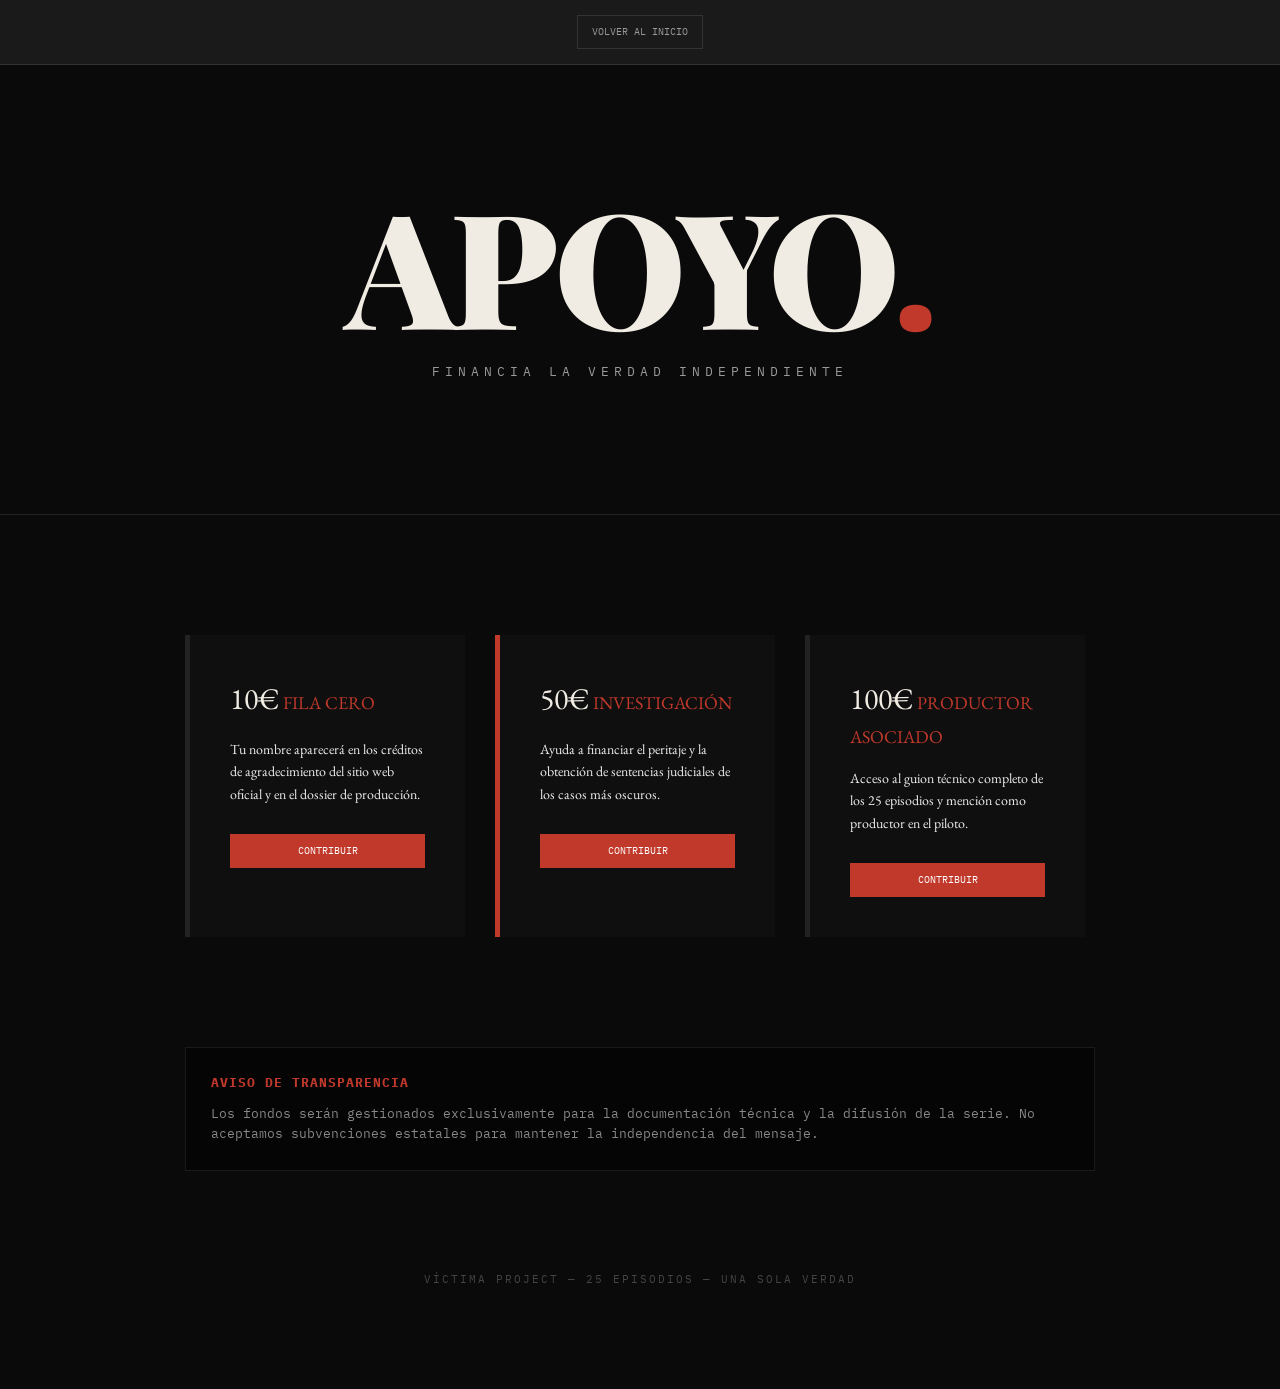
==== apoyo.html @ 45afaf0d "Create apoyo.html" ====
<!DOCTYPE html>
<html lang="es">
<head>
    <meta charset="UTF-8">
    <meta name="viewport" content="width=device-width, initial-scale=1.0">
    <link rel="stylesheet" href="styles.css">
    <link href="https://fonts.googleapis.com/css2?family=EB+Garamond:ital,wght@0,400;0,700;1,400&family=IBM+Plex+Mono:wght@300;400;600&family=Playfair+Display:ital,wght@0,900;1,900&family=Courier+Prime:wght@400;700&display=swap" rel="stylesheet">
    <title>VÍCTIMA - Crowdfunding</title>
</head>
<body>
    <nav class="nav-top">
        <div class="nav-grid">
            <a href="index.html" class="nav-ep">VOLVER AL INICIO</a>
        </div>
    </nav>

    <header class="portada" style="min-height: 50vh;">
        <h1 class="titulo-principal">APOYO<span>.</span></h1>
        <p class="tagline">Financia la verdad independiente</p>
    </header>

    <main class="contenedor">
        <div class="stats-grid">
            <!-- NIVEL 1 -->
            <div class="caso">
                <span class="num" style="color: var(--blanco); font-size: 30px;">10€</span>
                <span class="label" style="color: var(--rojo);">FILA CERO</span>
                <p class="ficha-valor" style="margin-top: 15px; font-size: 14px;">Tu nombre aparecerá en los créditos de agradecimiento del sitio web oficial y en el dossier de producción.</p>
                <br>
                <a href="#" class="nav-ep active" style="display: block; text-align: center;">CONTRIBUIR</a>
            </div>

            <!-- NIVEL 2 -->
            <div class="caso perp-femenina">
                <span class="num" style="color: var(--blanco); font-size: 30px;">50€</span>
                <span class="label" style="color: var(--rojo);">INVESTIGACIÓN</span>
                <p class="ficha-valor" style="margin-top: 15px; font-size: 14px;">Ayuda a financiar el peritaje y la obtención de sentencias judiciales de los casos más oscuros.</p>
                <br>
                <a href="#" class="nav-ep active" style="display: block; text-align: center;">CONTRIBUIR</a>
            </div>

            <!-- NIVEL 3 -->
            <div class="caso">
                <span class="num" style="color: var(--blanco); font-size: 30px;">100€</span>
                <span class="label" style="color: var(--rojo);">PRODUCTOR ASOCIADO</span>
                <p class="ficha-valor" style="margin-top: 15px; font-size: 14px;">Acceso al guion técnico completo de los 25 episodios y mención como productor en el piloto.</p>
                <br>
                <a href="#" class="nav-ep active" style="display: block; text-align: center;">CONTRIBUIR</a>
            </div>
        </div>

        <div class="dato-cierre" style="margin-top: 50px;">
            <strong>Aviso de Transparencia</strong>
            Los fondos serán gestionados exclusivamente para la documentación técnica y la difusión de la serie. No aceptamos subvenciones estatales para mantener la independencia del mensaje.
        </div>
    </main>

    <footer>VÍCTIMA PROJECT — 25 EPISODIOS — UNA SOLA VERDAD</footer>
</body>
</html>
---- styles.css ----
/* ============================================================
   VARIABLES Y BASES
   ============================================================ */
:root {
  --negro: #0a0a0a;
  --blanco: #f0ece4;
  --rojo: #c0392b;
  --azul: #2980b9;
  --gris-oscuro: #1a1a1a;
  --gris-medio: #2e2e2e;
  --gris-texto: #999;
  --papel: #ffffff;
}

* { margin: 0; padding: 0; box-sizing: border-box; }

body {
  background: var(--negro);
  color: var(--blanco);
  font-family: 'EB Garamond', serif;
  font-size: 18px;
  line-height: 1.6;
  -webkit-text-size-adjust: 100%;
}

.contenedor {
  width: 100%;
  max-width: 950px;
  margin: 0 auto;
  padding: 0 20px;
}

/* ============================================================
   PORTADA (RESPONSIVA)
   ============================================================ */
.portada {
  min-height: 100vh;
  display: flex;
  flex-direction: column;
  justify-content: center;
  align-items: center;
  text-align: center;
  padding: 60px 20px;
  border-bottom: 1px solid #222;
}

.titulo-principal {
  font-family: 'Playfair Display', serif;
  font-size: clamp(60px, 15vw, 160px);
  font-weight: 900;
  letter-spacing: -4px;
  line-height: 0.85;
}

.titulo-principal span { color: var(--rojo); }

.tagline {
  font-family: 'IBM Plex Mono', monospace;
  font-size: 13px;
  letter-spacing: 5px;
  text-transform: uppercase;
  color: var(--gris-texto);
  margin-top: 30px;
}

.stats-grid {
  display: grid;
  grid-template-columns: repeat(auto-fit, minmax(250px, 1fr));
  gap: 30px;
  margin-top: 60px;
  width: 100%;
  max-width: 900px;
}

.stat-item .num {
  font-family: 'Playfair Display', serif;
  font-size: clamp(40px, 5vw, 55px);
  font-weight: 700;
  color: var(--rojo);
  display: block;
}

.stat-item .label {
  font-family: 'IBM Plex Mono', monospace;
  font-size: 10px;
  letter-spacing: 2px;
  text-transform: uppercase;
  color: var(--gris-texto);
}

/* ============================================================
   NAVEGACIÓN PREMIUM
   ============================================================ */
.nav-episodios, .nav-top {
  background: var(--gris-oscuro);
  padding: 15px;
  position: sticky;
  top: 0;
  z-index: 100;
  border-bottom: 1px solid #333;
}

.nav-grid {
  display: flex;
  gap: 8px;
  flex-wrap: nowrap;
  overflow-x: auto;
  justify-content: flex-start;
  max-width: 1100px;
  margin: 0 auto;
  scrollbar-width: none; /* Oculta scroll en Firefox */
}

.nav-grid::-webkit-scrollbar { display: none; } /* Oculta scroll en Chrome/Safari */

@media (min-width: 768px) {
  .nav-grid { flex-wrap: wrap; justify-content: center; overflow-x: visible; }
}

.nav-ep {
  font-family: 'IBM Plex Mono', monospace;
  font-size: 10px;
  padding: 8px 14px;
  color: var(--gris-texto);
  border: 1px solid #333;
  text-decoration: none;
  transition: 0.3s;
  white-space: nowrap;
}

.nav-ep:hover, .nav-ep.active {
  background: var(--rojo);
  color: white;
  border-color: var(--rojo);
}

/* ============================================================
   EPISODIO Y CASOS (ESTILO BIBLIA)
   ============================================================ */
.ep-header { padding: 80px 0 50px; border-bottom: 1px solid #1e1e1e; }
.ep-numero { font-family: 'IBM Plex Mono'; color: var(--rojo); font-size: 12px; letter-spacing: 5px; text-transform: uppercase; display: block; }
.ep-titulo { font-family: 'Playfair Display'; font-size: clamp(40px, 8vw, 70px); font-weight: 900; margin: 15px 0; }

.ep-distribucion {
  display: flex;
  flex-direction: column;
  gap: 15px;
  background: #0a0a0a;
  padding: 20px;
  border: 1px solid #1a1a1a;
  margin-top: 20px;
}

@media (min-width: 600px) {
  .ep-distribucion { flex-direction: row; gap: 40px; }
}

.dist-item { display: flex; flex-direction: column; gap: 8px; }
.dist-label { font-family: 'IBM Plex Mono'; font-size: 9px; color: #555; text-transform: uppercase; }

.badge { font-family: 'IBM Plex Mono'; font-size: 10px; padding: 4px 10px; border: 1px solid; text-transform: uppercase; width: fit-content; }
.badge-m { border-color: var(--rojo); color: var(--rojo); }
.badge-h { border-color: var(--azul); color: var(--azul); }
.badge-esp { border-color: #555; color: #555; }

.caso { margin: 60px 0; padding: clamp(20px, 5vw, 40px); background: #0f0f0f; border-left: 5px solid #222; }
.perp-femenina { border-left-color: var(--rojo); }

/* TÍTULO CON LÍNEA DINÁMICA */
.caso-header { display: flex; align-items: center; gap: 15px; margin-bottom: 25px; flex-wrap: wrap; }
.caso-num-tipo { font-family: 'IBM Plex Mono'; font-size: 12px; font-weight: 600; text-transform: uppercase; }
.header-line { flex: 1; height: 1px; background: #222; min-width: 50px; }

.tipo-m { color: var(--rojo); }
.tipo-h { color: var(--azul); }

.caso-titulo-nombre { font-family: 'Playfair Display'; font-size: clamp(24px, 4vw, 32px); font-style: italic; margin-bottom: 25px; color: #fff; }

.ficha {
  display: grid;
  grid-template-columns: 1fr;
  gap: 20px;
  border-top: 1px solid #222;
  padding-top: 25px;
}

@media (min-width: 600px) {
  .ficha { grid-template-columns: 1fr 1fr; }
}

.ficha-label { font-family: 'IBM Plex Mono'; font-size: 10px; color: var(--gris-texto); text-transform: uppercase; letter-spacing: 2px; }
.ficha-valor { font-family: 'EB Garamond'; font-size: 18px; color: #eee; }

.caso-sinopsis { margin: 30px 0; font-size: 18px; line-height: 1.8; color: #ccc5ba; text-align: justify; }

.dato-cierre { background: #050505; padding: 25px; border: 1px solid #1a1a1a; font-family: 'IBM Plex Mono'; font-size: 13px; line-height: 1.6; color: #888; }
.dato-cierre strong { color: var(--rojo); display: block; margin-bottom: 10px; text-transform: uppercase; letter-spacing: 1px; }

/* ============================================================
   GUION TÉCNICO (LAS HOJAS DE 10 MINUTOS)
   ============================================================ */
.contenedor-guion { max-width: 900px; margin: 40px auto; padding-bottom: 100px; }

.hoja-guion {
  background: var(--papel);
  color: #1a1a1a;
  padding: clamp(40px, 10vw, 100px); /* Padding adaptable */
  margin-bottom: 50px;
  box-shadow: 0 10px 60px rgba(0,0,0,0.8);
  position: relative;
  min-height: auto;
}

@media (min-width: 768px) {
  .hoja-guion { min-height: 1150px; }
}

.pagina-num { position: absolute; top: 30px; right: 40px; font-family: 'IBM Plex Mono'; font-size: 14px; color: #ccc; }
.time-marker { position: absolute; top: 30px; left: 40px; background: #000; color: #fff; padding: 4px 12px; font-family: 'IBM Plex Mono'; font-size: 10px; font-weight: bold; }

.slugline { font-family: 'Courier Prime', monospace; font-weight: bold; margin-top: 30px; margin-bottom: 15px; text-transform: uppercase; font-size: 17px; border-bottom: 1px solid #eee; color: #000; }
.accion { font-family: 'Courier Prime', monospace; margin-bottom: 15px; line-height: 1.2; text-align: justify; font-size: 17px; color: #333; }
.personaje { font-family: 'Courier Prime', monospace; text-align: center; width: 80%; margin: 30px auto 0; font-weight: bold; text-transform: uppercase; font-size: 17px; color: #000; }
.parentesis { font-family: 'Courier Prime', monospace; text-align: center; width: 60%; margin: 0 auto; font-size: 15px; line-height: 1.1; color: #444; }
.dialogo { font-family: 'Courier Prime', monospace; text-align: center; width: 85%; margin: 5px auto 15px; line-height: 1.2; font-size: 17px; color: #000; }
.transicion { font-family: 'Courier Prime', monospace; text-align: right; margin-top: 50px; font-weight: bold; text-transform: uppercase; color: #000; }

/* ============================================================
   MANUAL IA (DISEÑO ESTUDIO)
   ============================================================ */
.manual-ia { max-width: 1000px; margin: 60px auto; padding: clamp(20px, 5vw, 50px); background: #050505; border: 1px solid #111; }
.manual-ia h2 { font-family: 'Playfair Display'; font-size: 32px; color: white; margin-bottom: 30px; border-bottom: 1px solid var(--rojo); padding-bottom: 10px; }
.prompt-group { margin-bottom: 40px; }
.prompt-label { font-family: 'IBM Plex Mono'; color: var(--rojo); font-size: 12px; font-weight: bold; display: block; margin-bottom: 12px; text-transform: uppercase; }
.prompt-content { font-family: 'Courier Prime'; background: #111; padding: 25px; color: #ccc; font-size: 14px; border: 1px solid #222; line-height: 1.6; overflow-x: auto; }

footer { padding: 100px 0; text-align: center; color: #444; font-family: 'IBM Plex Mono'; font-size: 11px; letter-spacing: 2px; }
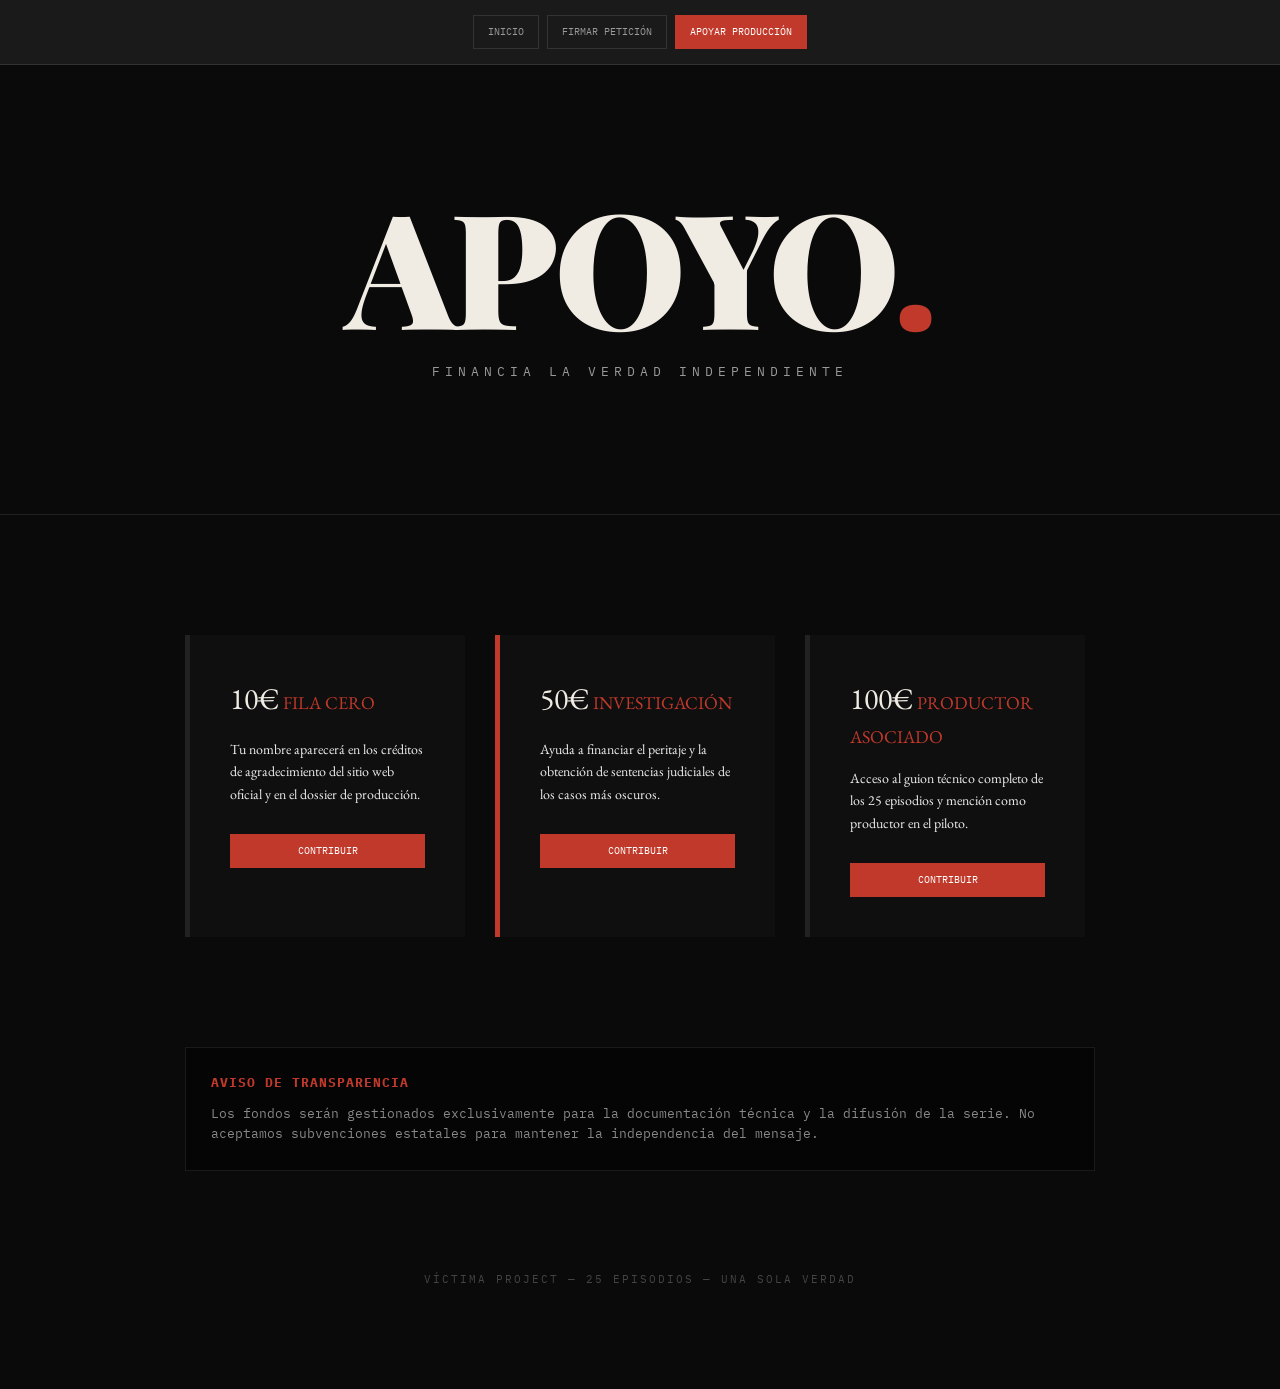
==== commit fba092b5: "Update apoyo.html" ====
--- a/apoyo.html
+++ b/apoyo.html
@@ -9,9 +9,11 @@
 </head>
 <body>
     <nav class="nav-top">
-        <div class="nav-grid">
-            <a href="index.html" class="nav-ep">VOLVER AL INICIO</a>
-        </div>
+      <div class="nav-grid">
+        <a href="index.html" class="nav-ep">INICIO</a>
+        <a href="peticion.html" class="nav-ep">FIRMAR PETICIÓN</a>
+        <a href="apoyo.html" class="nav-ep active">APOYAR PRODUCCIÓN</a>
+      </div>
     </nav>
 
     <header class="portada" style="min-height: 50vh;">
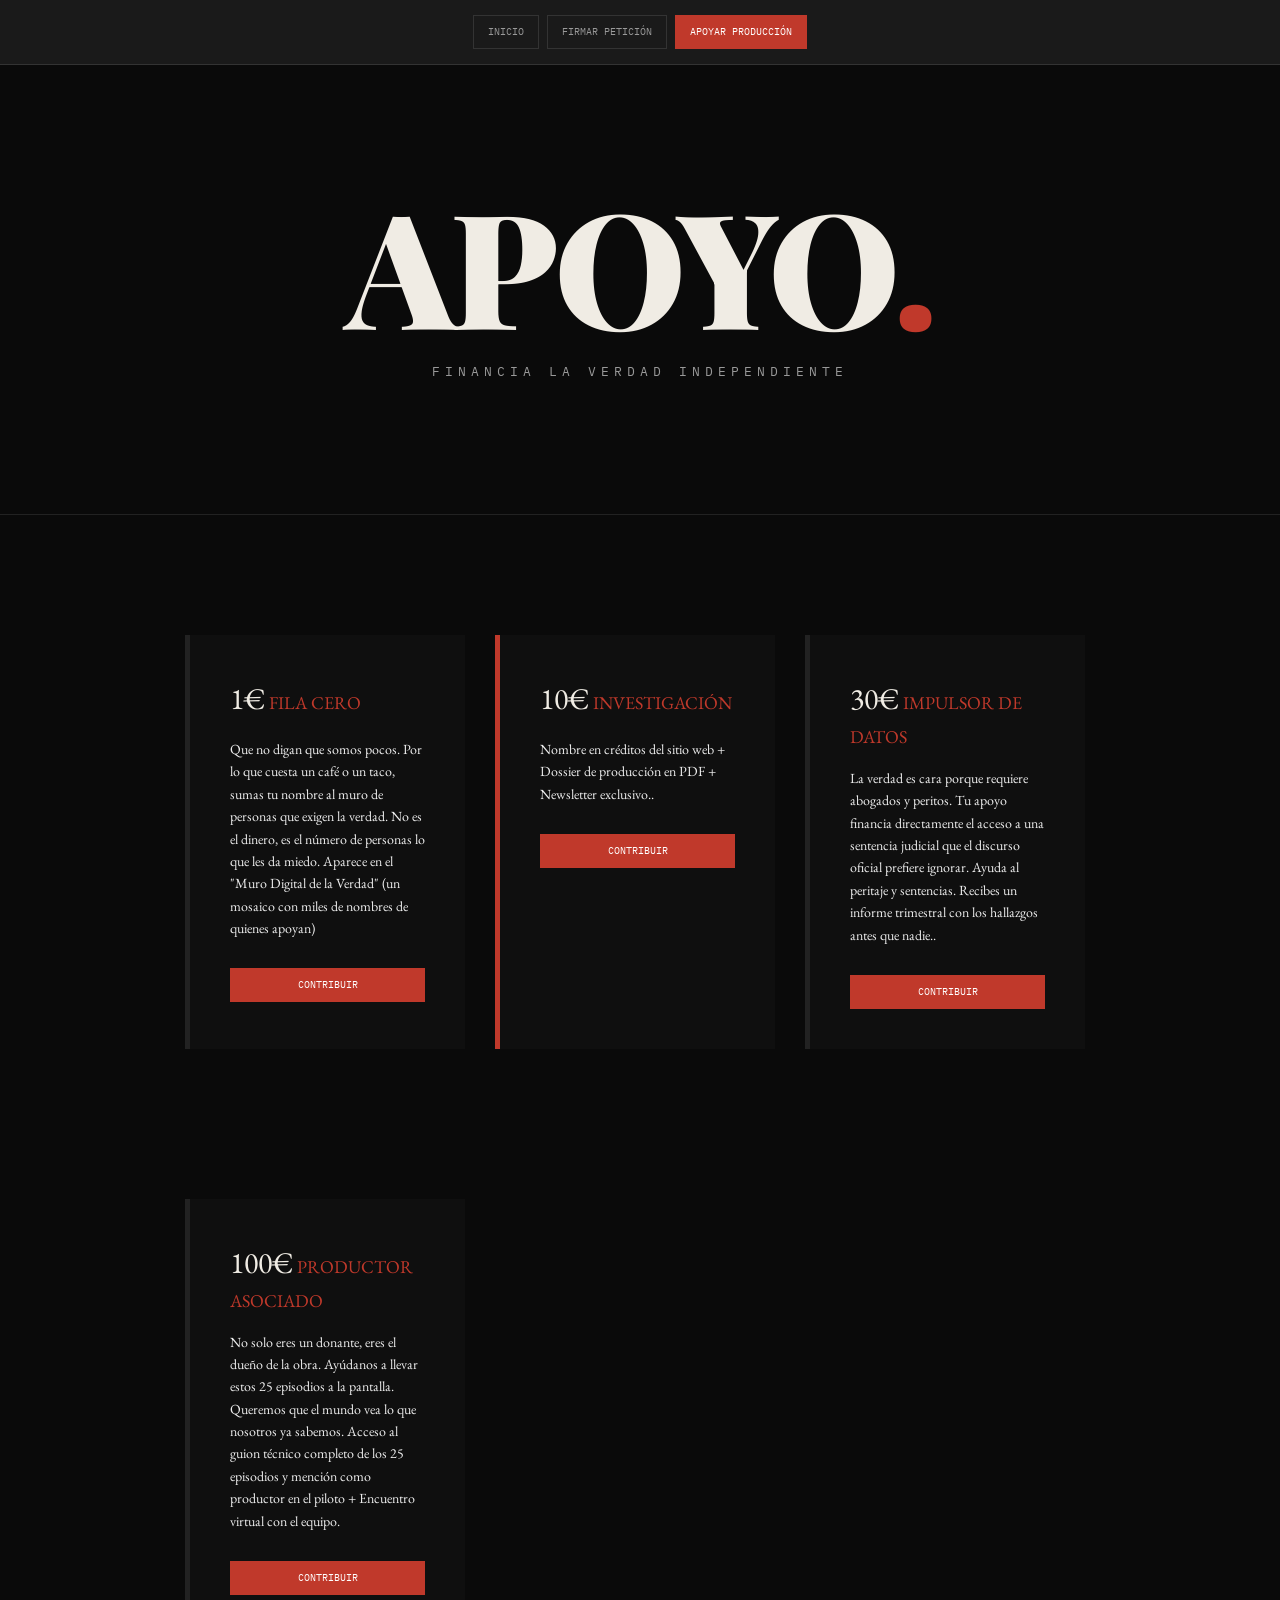
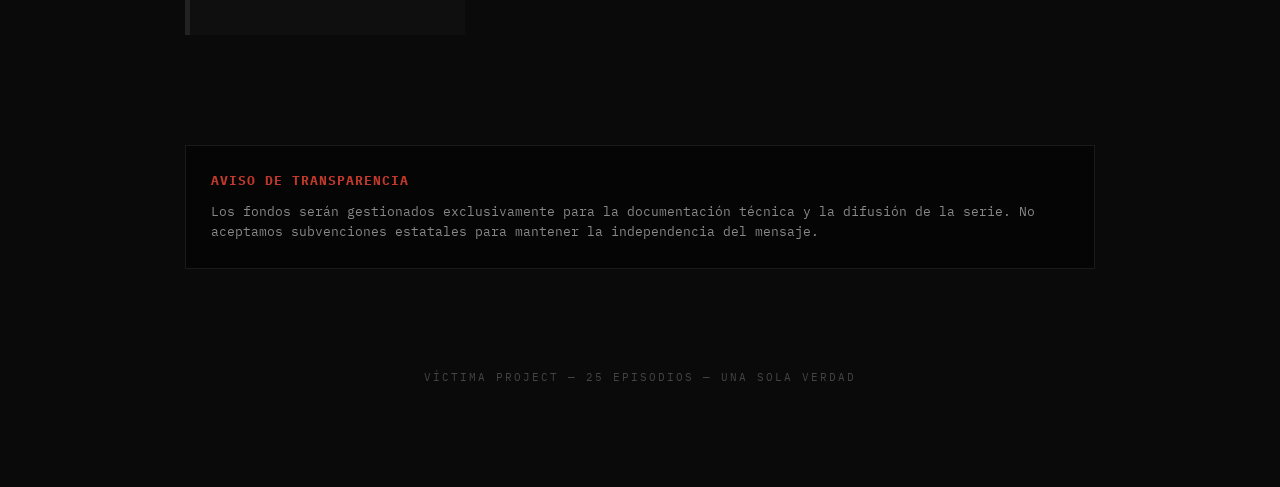
==== commit 30134512: "Update apoyo.html" ====
--- a/apoyo.html
+++ b/apoyo.html
@@ -25,29 +25,38 @@
         <div class="stats-grid">
             <!-- NIVEL 1 -->
             <div class="caso">
-                <span class="num" style="color: var(--blanco); font-size: 30px;">10€</span>
+                <span class="num" style="color: var(--blanco); font-size: 30px;">1€</span>
                 <span class="label" style="color: var(--rojo);">FILA CERO</span>
-                <p class="ficha-valor" style="margin-top: 15px; font-size: 14px;">Tu nombre aparecerá en los créditos de agradecimiento del sitio web oficial y en el dossier de producción.</p>
+                <p class="ficha-valor" style="margin-top: 15px; font-size: 14px;">Que no digan que somos pocos. Por lo que cuesta un café o un taco, sumas tu nombre al muro de personas que exigen la verdad. No es el dinero, es el número de personas lo que les da miedo. Aparece en el "Muro Digital de la Verdad" (un mosaico con miles de nombres de quienes apoyan)</p>
                 <br>
-                <a href="#" class="nav-ep active" style="display: block; text-align: center;">CONTRIBUIR</a>
+                <a href="https://buy.stripe.com/test_4gMbJ1d1s7h7cOMc0KdMI02" class="nav-ep active" style="display: block; text-align: center;">CONTRIBUIR</a>
             </div>
 
             <!-- NIVEL 2 -->
             <div class="caso perp-femenina">
-                <span class="num" style="color: var(--blanco); font-size: 30px;">50€</span>
+                <span class="num" style="color: var(--blanco); font-size: 30px;">10€</span>
                 <span class="label" style="color: var(--rojo);">INVESTIGACIÓN</span>
-                <p class="ficha-valor" style="margin-top: 15px; font-size: 14px;">Ayuda a financiar el peritaje y la obtención de sentencias judiciales de los casos más oscuros.</p>
+                <p class="ficha-valor" style="margin-top: 15px; font-size: 14px;">Nombre en créditos del sitio web + Dossier de producción en PDF + Newsletter exclusivo..</p>
                 <br>
-                <a href="#" class="nav-ep active" style="display: block; text-align: center;">CONTRIBUIR</a>
+                <a href="https://buy.stripe.com/test_4gMbJ1d1s7h7cOMc0KdMI02" class="nav-ep active" style="display: block; text-align: center;">CONTRIBUIR</a>
             </div>
 
             <!-- NIVEL 3 -->
             <div class="caso">
+                <span class="num" style="color: var(--blanco); font-size: 30px;">30€</span>
+                <span class="label" style="color: var(--rojo);">IMPULSOR DE DATOS</span>
+                <p class="ficha-valor" style="margin-top: 15px; font-size: 14px;">La verdad es cara porque requiere abogados y peritos. Tu apoyo financia directamente el acceso a una sentencia judicial que el discurso oficial prefiere ignorar. Ayuda al peritaje y sentencias. Recibes un informe trimestral con los hallazgos antes que nadie..</p>
+                <br>
+                <a href="https://buy.stripe.com/test_9B63cv7H858Z7us5CmdMI00" class="nav-ep active" style="display: block; text-align: center;">CONTRIBUIR</a>
+            </div>
+
+            <!-- NIVEL 4 -->
+            <div class="caso">
                 <span class="num" style="color: var(--blanco); font-size: 30px;">100€</span>
                 <span class="label" style="color: var(--rojo);">PRODUCTOR ASOCIADO</span>
-                <p class="ficha-valor" style="margin-top: 15px; font-size: 14px;">Acceso al guion técnico completo de los 25 episodios y mención como productor en el piloto.</p>
+                <p class="ficha-valor" style="margin-top: 15px; font-size: 14px;">No solo eres un donante, eres el dueño de la obra. Ayúdanos a llevar estos 25 episodios a la pantalla. Queremos que el mundo vea lo que nosotros ya sabemos. Acceso al guion técnico completo de los 25 episodios y mención como productor en el piloto + Encuentro virtual con el equipo.</p>
                 <br>
-                <a href="#" class="nav-ep active" style="display: block; text-align: center;">CONTRIBUIR</a>
+                <a href="https://buy.stripe.com/test_7sY3cv5z07h78ywfcWdMI01" class="nav-ep active" style="display: block; text-align: center;">CONTRIBUIR</a>
             </div>
         </div>
 
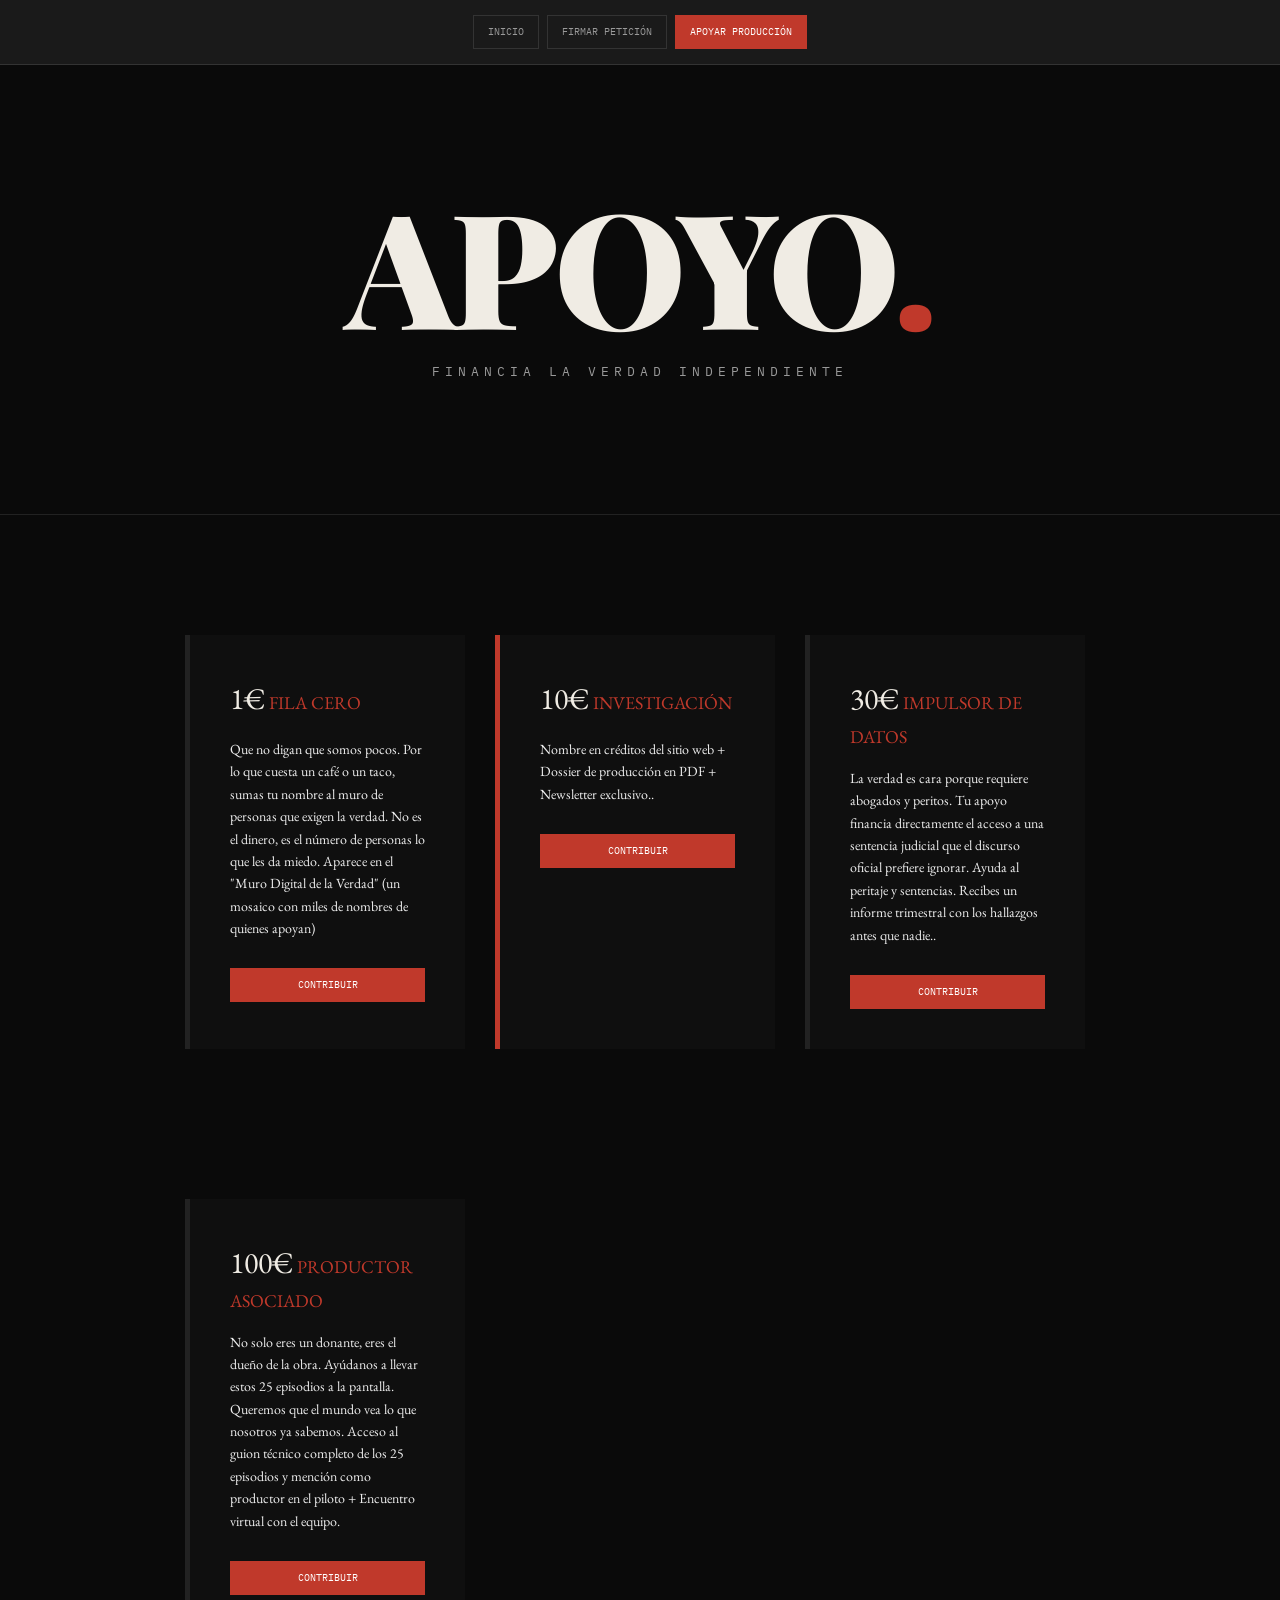
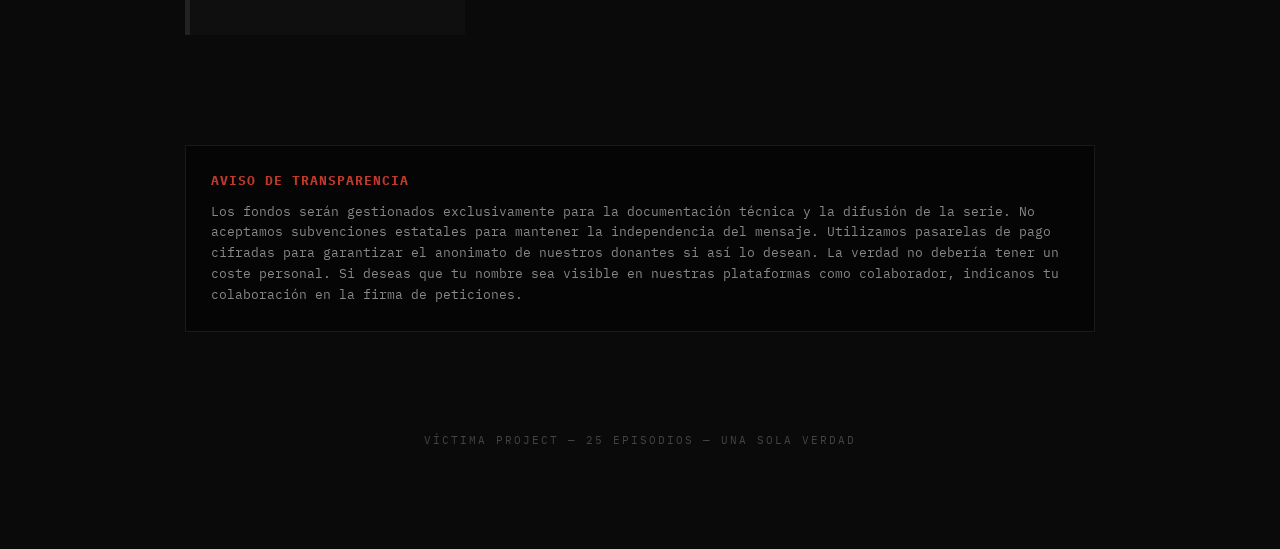
==== commit 37a591d3: "Update apoyo.html" ====
--- a/apoyo.html
+++ b/apoyo.html
@@ -29,7 +29,7 @@
                 <span class="label" style="color: var(--rojo);">FILA CERO</span>
                 <p class="ficha-valor" style="margin-top: 15px; font-size: 14px;">Que no digan que somos pocos. Por lo que cuesta un café o un taco, sumas tu nombre al muro de personas que exigen la verdad. No es el dinero, es el número de personas lo que les da miedo. Aparece en el "Muro Digital de la Verdad" (un mosaico con miles de nombres de quienes apoyan)</p>
                 <br>
-                <a href="https://buy.stripe.com/test_4gMbJ1d1s7h7cOMc0KdMI02" class="nav-ep active" style="display: block; text-align: center;">CONTRIBUIR</a>
+                <a href="https://buy.stripe.com/test_aFa7sL3qS9pf8ywaWGdMI03" class="nav-ep active" style="display: block; text-align: center;">CONTRIBUIR</a>
             </div>
 
             <!-- NIVEL 2 -->
@@ -63,6 +63,8 @@
         <div class="dato-cierre" style="margin-top: 50px;">
             <strong>Aviso de Transparencia</strong>
             Los fondos serán gestionados exclusivamente para la documentación técnica y la difusión de la serie. No aceptamos subvenciones estatales para mantener la independencia del mensaje.
+            Utilizamos pasarelas de pago cifradas para garantizar el anonimato de nuestros donantes si así lo desean. La verdad no debería tener un coste personal.
+            Si deseas que tu nombre sea visible en nuestras plataformas como colaborador, indicanos tu colaboración en la firma de peticiones.
         </div>
     </main>
 
